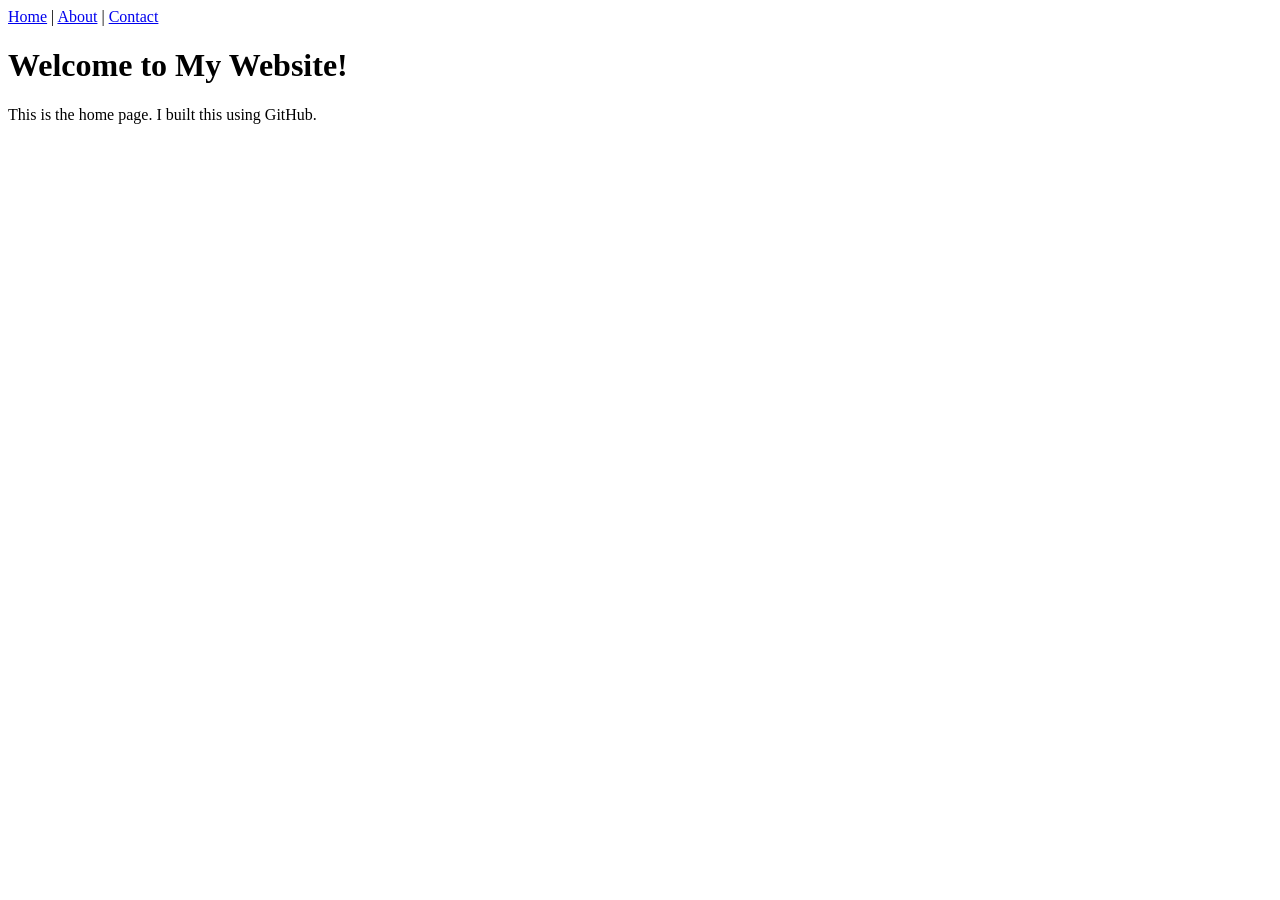
==== index.html @ 94bd45d7 "Add index.html for the website homepage" ====
<!DOCTYPE html>
<html>
<head>
    <title>My Simple Website</title>
    <link rel="stylesheet" href="style.css">
</head>
<body>
    <nav>
        <a href="index.html">Home</a> | 
        <a href="about.html">About</a> | 
        <a href="contact.html">Contact</a>
    </nav>
    
    <h1>Welcome to My Website!</h1>
    <p>This is the home page. I built this using GitHub.</p>
</body>
</html>
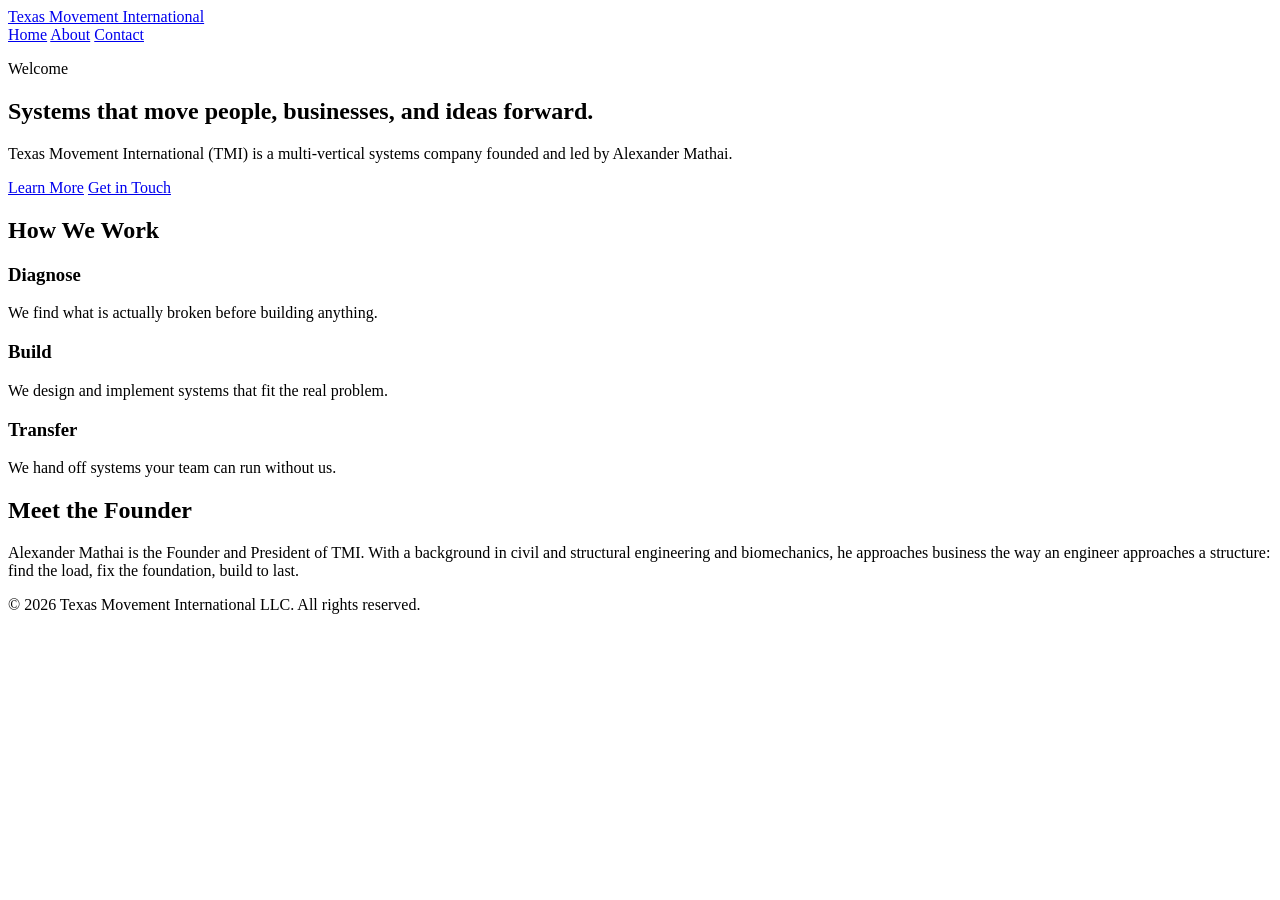
==== commit c04267c9: "Enhance index.html with meta tags and content sections Updated the HTML structure to include meta ta" ====
--- a/index.html
+++ b/index.html
@@ -1,17 +1,73 @@
 <!DOCTYPE html>
-<html>
+<html lang="en">
 <head>
-    <title>My Simple Website</title>
-    <link rel="stylesheet" href="style.css">
+  <meta charset="UTF-8">
+  <meta name="viewport" content="width=device-width, initial-scale=1.0">
+  <meta name="description" content="Texas Movement International, a multi-vertical systems company led by Alexander Mathai.">
+  <title>Home | Texas Movement International</title>
+  <link rel="stylesheet" href="style.css">
 </head>
 <body>
-    <nav>
-        <a href="index.html">Home</a> | 
-        <a href="about.html">About</a> | 
+
+  <header class="site-header">
+    <div class="container nav-wrap">
+      <a href="index.html" class="brand">Texas Movement International</a>
+      <nav class="nav">
+        <a href="index.html" class="active">Home</a>
+        <a href="about.html">About</a>
         <a href="contact.html">Contact</a>
-    </nav>
-    
-    <h1>Welcome to My Website!</h1>
-    <p>This is the home page. I built this using GitHub.</p>
+      </nav>
+    </div>
+  </header>
+
+  <main>
+    <section class="hero">
+      <div class="container">
+        <!-- <img src="images/logo.png" alt="Texas Movement International logo" class="logo"> -->
+        <p class="eyebrow">Welcome</p>
+        <h1>Systems that move people, businesses, and ideas forward.</h1>
+        <p class="lead">Texas Movement International (TMI) is a multi-vertical systems company founded and led by Alexander Mathai.</p>
+        <div class="btn-row">
+          <a href="about.html" class="btn">Learn More</a>
+          <a href="contact.html" class="btn btn-outline">Get in Touch</a>
+        </div>
+      </div>
+    </section>
+
+    <section class="section">
+      <div class="container">
+        <h2>How We Work</h2>
+        <div class="cards">
+          <div class="card">
+            <h3>Diagnose</h3>
+            <p>We find what is actually broken before building anything.</p>
+          </div>
+          <div class="card">
+            <h3>Build</h3>
+            <p>We design and implement systems that fit the real problem.</p>
+          </div>
+          <div class="card">
+            <h3>Transfer</h3>
+            <p>We hand off systems your team can run without us.</p>
+          </div>
+        </div>
+      </div>
+    </section>
+
+    <section class="section alt">
+      <div class="container">
+        <h2>Meet the Founder</h2>
+        <!-- <img src="images/alexander.jpg" alt="Alexander Mathai" class="portrait"> -->
+        <p>Alexander Mathai is the Founder and President of TMI. With a background in civil and structural engineering and biomechanics, he approaches business the way an engineer approaches a structure: find the load, fix the foundation, build to last.</p>
+      </div>
+    </section>
+  </main>
+
+  <footer class="site-footer">
+    <div class="container">
+      <p>&copy; 2026 Texas Movement International LLC. All rights reserved.</p>
+    </div>
+  </footer>
+
 </body>
 </html>
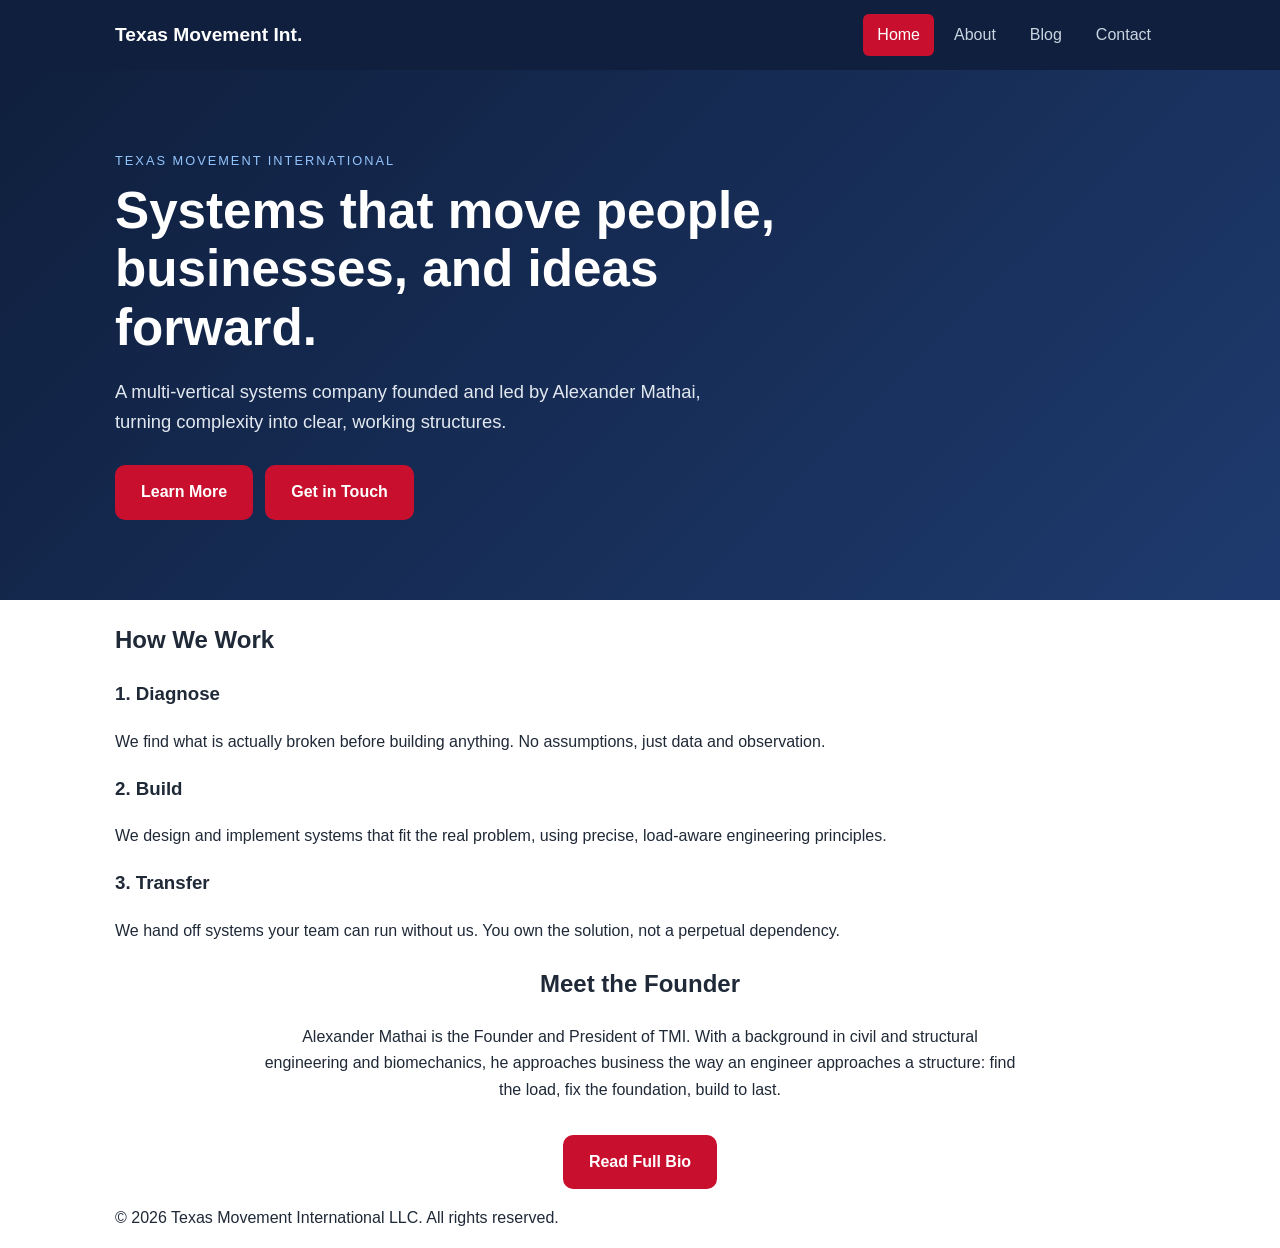
==== commit 8027b2db: "Refactor index.html structure and content" ====
--- a/index.html
+++ b/index.html
@@ -1,73 +1,70 @@
 <!DOCTYPE html>
 <html lang="en">
 <head>
-  <meta charset="UTF-8">
-  <meta name="viewport" content="width=device-width, initial-scale=1.0">
-  <meta name="description" content="Texas Movement International, a multi-vertical systems company led by Alexander Mathai.">
-  <title>Home | Texas Movement International</title>
-  <link rel="stylesheet" href="style.css">
+    <meta charset="UTF-8">
+    <meta name="viewport" content="width=device-width, initial-scale=1.0">
+    <title>Texas Movement International</title>
+    <link rel="stylesheet" href="style.css">
 </head>
 <body>
 
-  <header class="site-header">
-    <div class="container nav-wrap">
-      <a href="index.html" class="brand">Texas Movement International</a>
-      <nav class="nav">
-        <a href="index.html" class="active">Home</a>
-        <a href="about.html">About</a>
-        <a href="contact.html">Contact</a>
-      </nav>
-    </div>
-  </header>
+    <header class="site-header">
+        <div class="container nav-wrap">
+            <a href="index.html" class="brand">Texas Movement Int.</a>
+            <nav class="nav">
+                <a href="index.html" class="active">Home</a>
+                <a href="about.html">About</a>
+                <a href="blog.html">Blog</a>
+                <a href="contact.html">Contact</a>
+            </nav>
+        </div>
+    </header>
 
-  <main>
     <section class="hero">
-      <div class="container">
-        <!-- <img src="images/logo.png" alt="Texas Movement International logo" class="logo"> -->
-        <p class="eyebrow">Welcome</p>
-        <h1>Systems that move people, businesses, and ideas forward.</h1>
-        <p class="lead">Texas Movement International (TMI) is a multi-vertical systems company founded and led by Alexander Mathai.</p>
-        <div class="btn-row">
-          <a href="about.html" class="btn">Learn More</a>
-          <a href="contact.html" class="btn btn-outline">Get in Touch</a>
+        <div class="container">
+            <div class="eyebrow">Texas Movement International</div>
+            <h1>Systems that move people, businesses, and ideas forward.</h1>
+            <p class="lead">A multi-vertical systems company founded and led by Alexander Mathai, turning complexity into clear, working structures.</p>
+            <div class="btn-row">
+                <a href="about.html" class="btn">Learn More</a>
+                <a href="contact.html" class="btn btn-outline">Get in Touch</a>
+            </div>
         </div>
-      </div>
+    </section>
+
+    <section class="section alt">
+        <div class="container">
+            <h2>How We Work</h2>
+            <div class="cards">
+                <div class="card">
+                    <h3>1. Diagnose</h3>
+                    <p>We find what is actually broken before building anything. No assumptions, just data and observation.</p>
+                </div>
+                <div class="card">
+                    <h3>2. Build</h3>
+                    <p>We design and implement systems that fit the real problem, using precise, load-aware engineering principles.</p>
+                </div>
+                <div class="card">
+                    <h3>3. Transfer</h3>
+                    <p>We hand off systems your team can run without us. You own the solution, not a perpetual dependency.</p>
+                </div>
+            </div>
+        </div>
     </section>
 
     <section class="section">
-      <div class="container">
-        <h2>How We Work</h2>
-        <div class="cards">
-          <div class="card">
-            <h3>Diagnose</h3>
-            <p>We find what is actually broken before building anything.</p>
-          </div>
-          <div class="card">
-            <h3>Build</h3>
-            <p>We design and implement systems that fit the real problem.</p>
-          </div>
-          <div class="card">
-            <h3>Transfer</h3>
-            <p>We hand off systems your team can run without us.</p>
-          </div>
+        <div class="container narrow" style="text-align: center;">
+            <h2>Meet the Founder</h2>
+            <p>Alexander Mathai is the Founder and President of TMI. With a background in civil and structural engineering and biomechanics, he approaches business the way an engineer approaches a structure: find the load, fix the foundation, build to last.</p>
+            <a href="about.html" class="btn" style="margin-top: 16px;">Read Full Bio</a>
         </div>
-      </div>
     </section>
 
-    <section class="section alt">
-      <div class="container">
-        <h2>Meet the Founder</h2>
-        <!-- <img src="images/alexander.jpg" alt="Alexander Mathai" class="portrait"> -->
-        <p>Alexander Mathai is the Founder and President of TMI. With a background in civil and structural engineering and biomechanics, he approaches business the way an engineer approaches a structure: find the load, fix the foundation, build to last.</p>
-      </div>
-    </section>
-  </main>
-
-  <footer class="site-footer">
-    <div class="container">
-      <p>&copy; 2026 Texas Movement International LLC. All rights reserved.</p>
-    </div>
-  </footer>
+    <footer class="site-footer">
+        <div class="container">
+            <p>&copy; 2026 Texas Movement International LLC. All rights reserved.</p>
+        </div>
+    </footer>
 
 </body>
 </html>
--- a/style.css
+++ b/style.css
@@ -0,0 +1,92 @@
+:root {
+ --navy: #0f1f3d;
+ --accent: #c8102e;
+ --text: #1f2937;
+ --muted: #6b7280;
+ --bg: #ffffff;
+ --bg-alt: #f3f5f9;
+ --radius: 10px;
+}
+
+html { scroll-behavior: smooth; }
+
+body {
+ font-family: -apple-system, BlinkMacSystemFont, "Segoe UI", Roboto, Helvetica, Arial, sans-serif;
+ color: var(--text);
+ background: var(--bg);
+ line-height: 1.65;
+ margin: 0;
+}
+
+.container { width: 100%; max-width: 1050px; margin: 0 auto; padding: 0 20px; }
+.container.narrow { max-width: 760px; }
+
+a { color: var(--accent); text-decoration: none; }
+a:hover { text-decoration: underline; }
+img { max-width: 100%; height: auto; display: block; }
+
+/* Navigation */
+.site-header {
+ background: var(--navy);
+ position: sticky;
+ top: 0;
+ z-index: 100;
+}
+.nav-wrap {
+ display: flex;
+ align-items: center;
+ justify-content: space-between;
+ flex-wrap: wrap;
+ gap: 8px 20px;
+ padding: 14px 0;
+}
+.brand {
+ color: #fff;
+ text-decoration: none;
+ font-weight: 700;
+ font-size: 1.2rem;
+}
+.brand:hover { text-decoration: none; }
+.nav { display: flex; gap: 6px; flex-wrap: wrap; }
+.nav a {
+ color: #cbd5e1;
+ text-decoration: none;
+ padding: 8px 14px;
+ border-radius: 6px;
+ font-weight: 500;
+}
+.nav a:hover { background: rgba(255,255,255,0.1); color: #fff; text-decoration: none; }
+.nav a.active { background: var(--accent); color: #fff; }
+
+/* Hero and page titles */
+.hero {
+ background: linear-gradient(135deg, var(--navy), #1e3a6e);
+ color: #fff;
+ padding: 80px 0;
+}
+.hero h1 { font-size: clamp(2rem, 6vw, 3.2rem); line-height: 1.15; margin-bottom: 16px; max-width: 720px; margin-top: 0; }
+.eyebrow { text-transform: uppercase; letter-spacing: 2px; font-size: 0.8rem; color: #93c5fd; margin-bottom: 10px; }
+.lead { font-size: 1.15rem; max-width: 640px; }
+.hero .lead { color: #e2e8f0; }
+
+.page-title {
+ background: var(--bg-alt);
+ padding: 50px 0 40px;
+ border-bottom: 1px solid #e5e7eb;
+}
+.page-title h1 { font-size: clamp(1.8rem, 5vw, 2.5rem); color: var(--navy); margin-top: 0; }
+.page-title .lead { color: var(--muted); margin-top: 6px; }
+
+/* Buttons */
+.btn-row { display: flex; flex-wrap: wrap; gap: 12px; margin-top: 28px; }
+.btn {
+ display: inline-block;
+ background: var(--accent);
+ color: #fff;
+ text-decoration: none;
+ padding: 12px 24px;
+ border-radius: var(--radius);
+ font-weight: 600;
+ border: 2px solid var(--accent);
+}
+.btn:hover
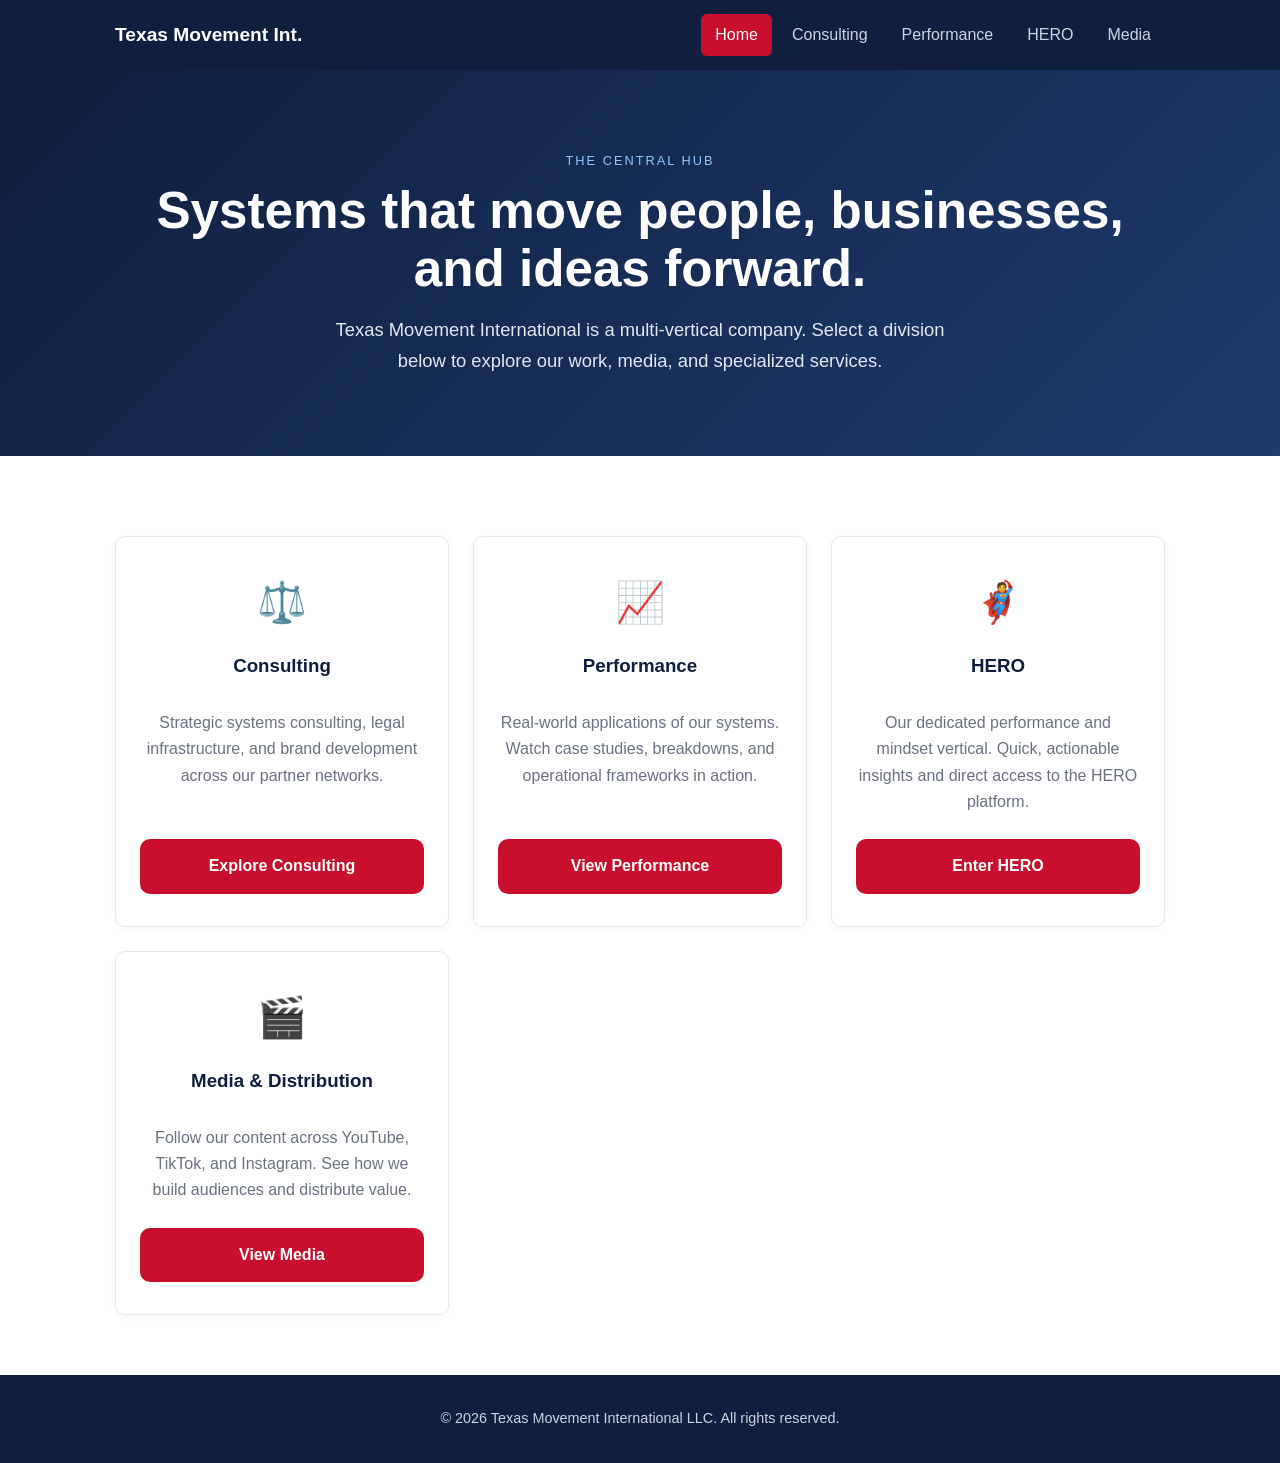
==== commit 58cfcc5e: "Revise navigation and hero section content Updated the navigation and main sections to include new l" ====
--- a/index.html
+++ b/index.html
@@ -13,52 +13,57 @@
             <a href="index.html" class="brand">Texas Movement Int.</a>
             <nav class="nav">
                 <a href="index.html" class="active">Home</a>
-                <a href="about.html">About</a>
-                <a href="blog.html">Blog</a>
-                <a href="contact.html">Contact</a>
+                <a href="consulting.html">Consulting</a>
+                <a href="performance.html">Performance</a>
+                <a href="hero.html">HERO</a>
+                <a href="media.html">Media</a>
             </nav>
         </div>
     </header>
 
     <section class="hero">
         <div class="container">
-            <div class="eyebrow">Texas Movement International</div>
+            <div class="eyebrow">The Central Hub</div>
             <h1>Systems that move people, businesses, and ideas forward.</h1>
-            <p class="lead">A multi-vertical systems company founded and led by Alexander Mathai, turning complexity into clear, working structures.</p>
-            <div class="btn-row">
-                <a href="about.html" class="btn">Learn More</a>
-                <a href="contact.html" class="btn btn-outline">Get in Touch</a>
-            </div>
+            <p class="lead">Texas Movement International is a multi-vertical company. Select a division below to explore our work, media, and specialized services.</p>
         </div>
     </section>
 
-    <section class="section alt">
+    <main class="section">
         <div class="container">
-            <h2>How We Work</h2>
             <div class="cards">
-                <div class="card">
-                    <h3>1. Diagnose</h3>
-                    <p>We find what is actually broken before building anything. No assumptions, just data and observation.</p>
-                </div>
-                <div class="card">
-                    <h3>2. Build</h3>
-                    <p>We design and implement systems that fit the real problem, using precise, load-aware engineering principles.</p>
-                </div>
-                <div class="card">
-                    <h3>3. Transfer</h3>
-                    <p>We hand off systems your team can run without us. You own the solution, not a perpetual dependency.</p>
-                </div>
+                
+                <a href="consulting.html" class="card" style="text-decoration: none; color: inherit;">
+                    <div class="card-icon">⚖️</div>
+                    <h3>Consulting</h3>
+                    <p>Strategic systems consulting, legal infrastructure, and brand development across our partner networks.</p>
+                    <span class="btn">Explore Consulting</span>
+                </a>
+
+                <a href="performance.html" class="card" style="text-decoration: none; color: inherit;">
+                    <div class="card-icon">📈</div>
+                    <h3>Performance</h3>
+                    <p>Real-world applications of our systems. Watch case studies, breakdowns, and operational frameworks in action.</p>
+                    <span class="btn">View Performance</span>
+                </a>
+
+                <a href="hero.html" class="card" style="text-decoration: none; color: inherit;">
+                    <div class="card-icon">🦸</div>
+                    <h3>HERO</h3>
+                    <p>Our dedicated performance and mindset vertical. Quick, actionable insights and direct access to the HERO platform.</p>
+                    <span class="btn">Enter HERO</span>
+                </a>
+
+                <a href="media.html" class="card" style="text-decoration: none; color: inherit;">
+                    <div class="card-icon">🎬</div>
+                    <h3>Media & Distribution</h3>
+                    <p>Follow our content across YouTube, TikTok, and Instagram. See how we build audiences and distribute value.</p>
+                    <span class="btn">View Media</span>
+                </a>
+
             </div>
         </div>
-    </section>
-
-    <section class="section">
-        <div class="container narrow" style="text-align: center;">
-            <h2>Meet the Founder</h2>
-            <p>Alexander Mathai is the Founder and President of TMI. With a background in civil and structural engineering and biomechanics, he approaches business the way an engineer approaches a structure: find the load, fix the foundation, build to last.</p>
-            <a href="about.html" class="btn" style="margin-top: 16px;">Read Full Bio</a>
-        </div>
-    </section>
+    </main>
 
     <footer class="site-footer">
         <div class="container">
--- a/style.css
+++ b/style.css
@@ -16,6 +16,9 @@
  background: var(--bg);
  line-height: 1.65;
  margin: 0;
+ display: flex;
+ flex-direction: column;
+ min-height: 100vh;
 }
 
 .container { width: 100%; max-width: 1050px; margin: 0 auto; padding: 0 20px; }
@@ -63,22 +66,24 @@
  background: linear-gradient(135deg, var(--navy), #1e3a6e);
  color: #fff;
  padding: 80px 0;
+ text-align: center;
 }
-.hero h1 { font-size: clamp(2rem, 6vw, 3.2rem); line-height: 1.15; margin-bottom: 16px; max-width: 720px; margin-top: 0; }
+.hero h1 { font-size: clamp(2rem, 6vw, 3.2rem); line-height: 1.15; margin-bottom: 16px; margin-top: 0; }
 .eyebrow { text-transform: uppercase; letter-spacing: 2px; font-size: 0.8rem; color: #93c5fd; margin-bottom: 10px; }
-.lead { font-size: 1.15rem; max-width: 640px; }
+.lead { font-size: 1.15rem; max-width: 640px; margin: 0 auto; }
 .hero .lead { color: #e2e8f0; }
 
 .page-title {
  background: var(--bg-alt);
  padding: 50px 0 40px;
  border-bottom: 1px solid #e5e7eb;
+ text-align: center;
 }
 .page-title h1 { font-size: clamp(1.8rem, 5vw, 2.5rem); color: var(--navy); margin-top: 0; }
 .page-title .lead { color: var(--muted); margin-top: 6px; }
 
 /* Buttons */
-.btn-row { display: flex; flex-wrap: wrap; gap: 12px; margin-top: 28px; }
+.btn-row { display: flex; flex-wrap: wrap; gap: 12px; margin-top: 28px; justify-content: center; }
 .btn {
  display: inline-block;
  background: var(--accent);
@@ -88,5 +93,98 @@
  border-radius: var(--radius);
  font-weight: 600;
  border: 2px solid var(--accent);
+ text-align: center;
 }
-.btn:hover
+.btn:hover { opacity: 0.9; text-decoration: none; }
+.btn-outline { background: transparent; border-color: #fff; }
+.btn-outline:hover { background: #fff; color: var(--navy); }
+.btn-large { padding: 16px 32px; font-size: 1.1rem; }
+
+/* Sections & Cards */
+.section { padding: 60px 0; }
+.section.alt { background: var(--bg-alt); }
+h2 { color: var(--navy); font-size: 1.6rem; margin-bottom: 14px; margin-top: 0; }
+h3 { color: var(--navy); margin-bottom: 8px; margin-top: 0; }
+p { margin-bottom: 14px; }
+
+.cards {
+ display: grid;
+ grid-template-columns: repeat(auto-fit, minmax(280px, 1fr));
+ gap: 24px;
+ margin-top: 20px;
+}
+.card {
+ background: #fff;
+ border: 1px solid #e5e7eb;
+ border-radius: var(--radius);
+ padding: 32px 24px;
+ box-shadow: 0 2px 8px rgba(0,0,0,0.04);
+ display: flex;
+ flex-direction: column;
+ text-align: center;
+ transition: transform 0.2s ease, box-shadow 0.2s ease;
+}
+.card:hover {
+ transform: translateY(-4px);
+ box-shadow: 0 8px 16px rgba(0,0,0,0.08);
+}
+.card-icon { font-size: 2.5rem; margin-bottom: 16px; }
+.card h3 { margin-bottom: 12px; }
+.card p { flex-grow: 1; color: var(--muted); margin-bottom: 24px; }
+
+/* Video Embed Wrappers (Dummy-Proof Responsive) */
+.video-wrapper {
+ position: relative;
+ padding-bottom: 56.25%; /* 16:9 Aspect Ratio */
+ height: 0;
+ overflow: hidden;
+ max-width: 100%;
+ margin: 24px 0;
+ border-radius: var(--radius);
+ background: #000;
+}
+.video-wrapper iframe {
+ position: absolute;
+ top: 0;
+ left: 0;
+ width: 100%;
+ height: 100%;
+ border: 0;
+}
+
+.video-wrapper-vertical {
+ position: relative;
+ padding-bottom: 177.77%; /* 9:16 Aspect Ratio for Shorts/TikTok */
+ height: 0;
+ overflow: hidden;
+ max-width: 350px;
+ margin: 24px auto;
+ border-radius: var(--radius);
+ background: #000;
+}
+.video-wrapper-vertical iframe {
+ position: absolute;
+ top: 0;
+ left: 0;
+ width: 100%;
+ height: 100%;
+ border: 0;
+}
+
+/* Footer */
+.site-footer {
+ background: var(--navy);
+ color: #cbd5e1;
+ text-align: center;
+ padding: 32px 0;
+ font-size: 0.9rem;
+ margin-top: auto;
+}
+.site-footer p { margin: 0; }
+
+/* Small screens */
+@media (max-width: 560px) {
+ .nav-wrap { justify-content: center; }
+ .hero { padding: 56px 0; }
+ .section { padding: 44px 0; }
+}
